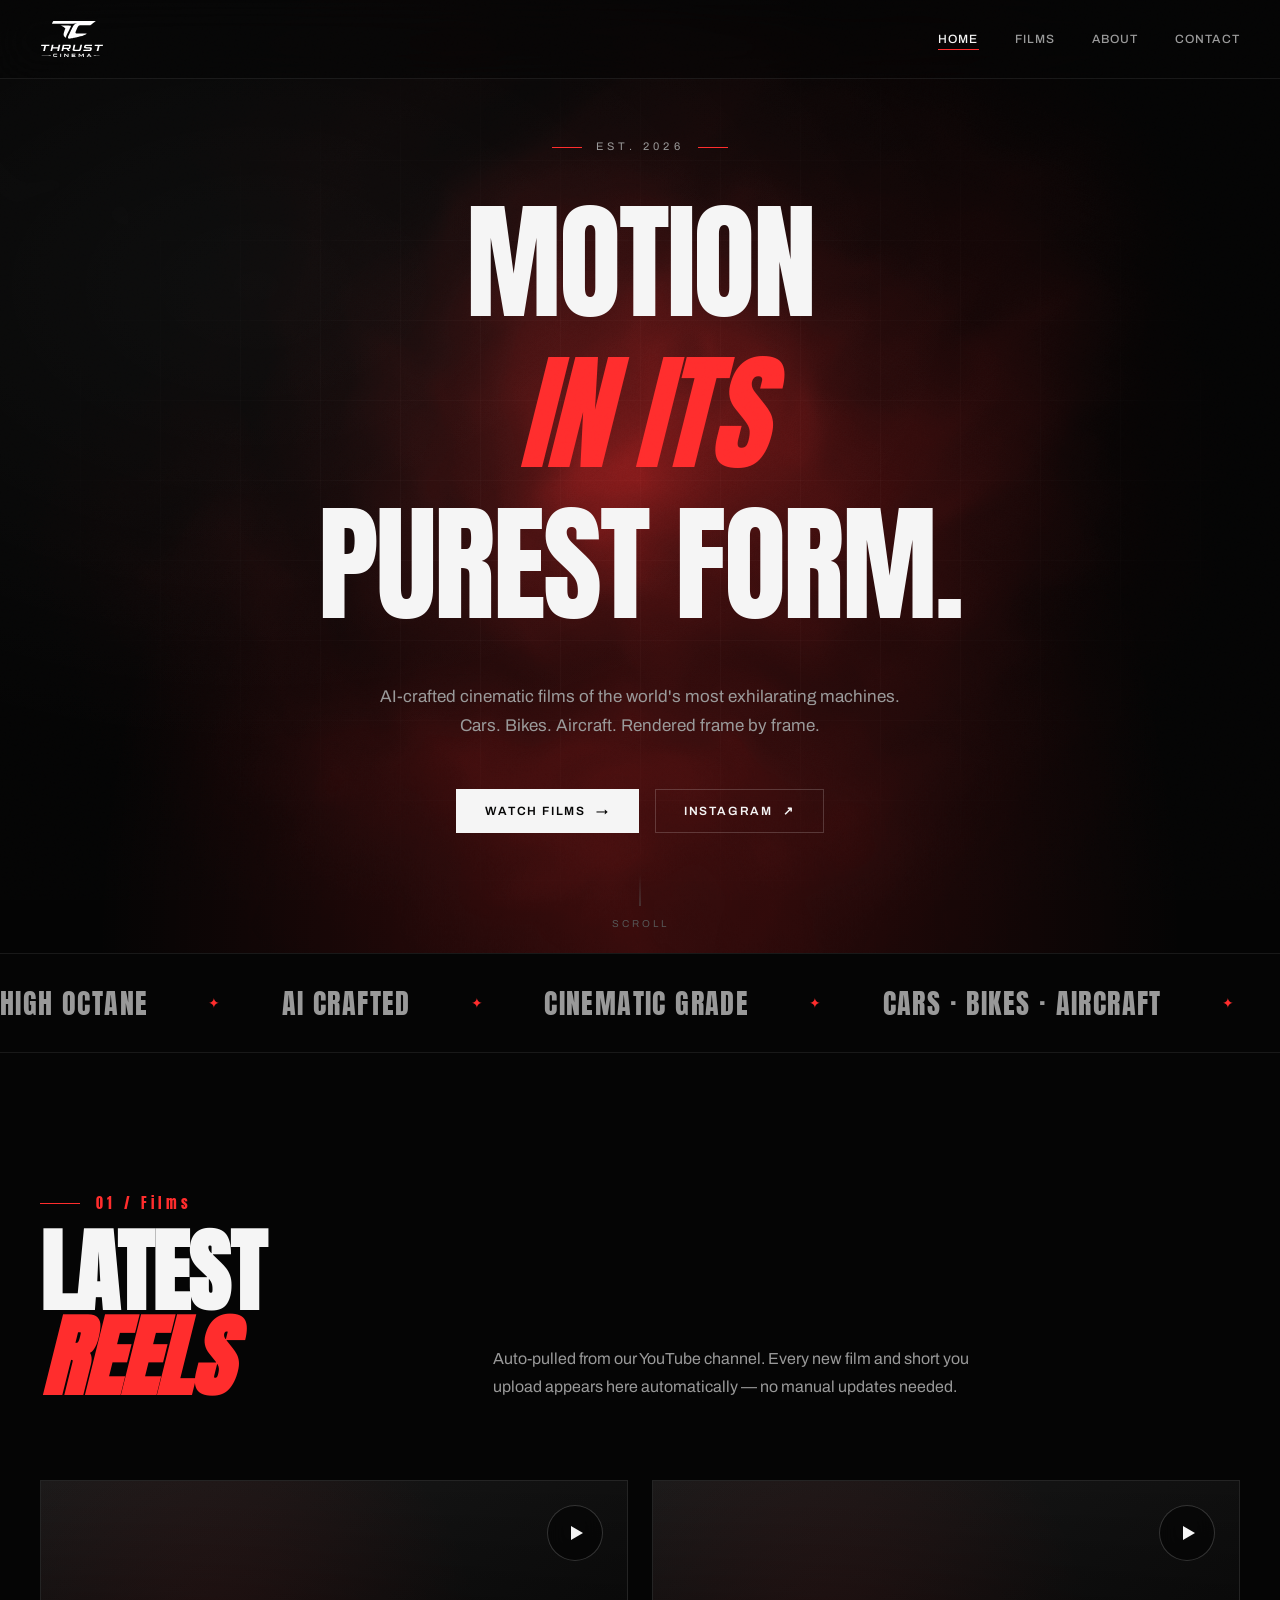
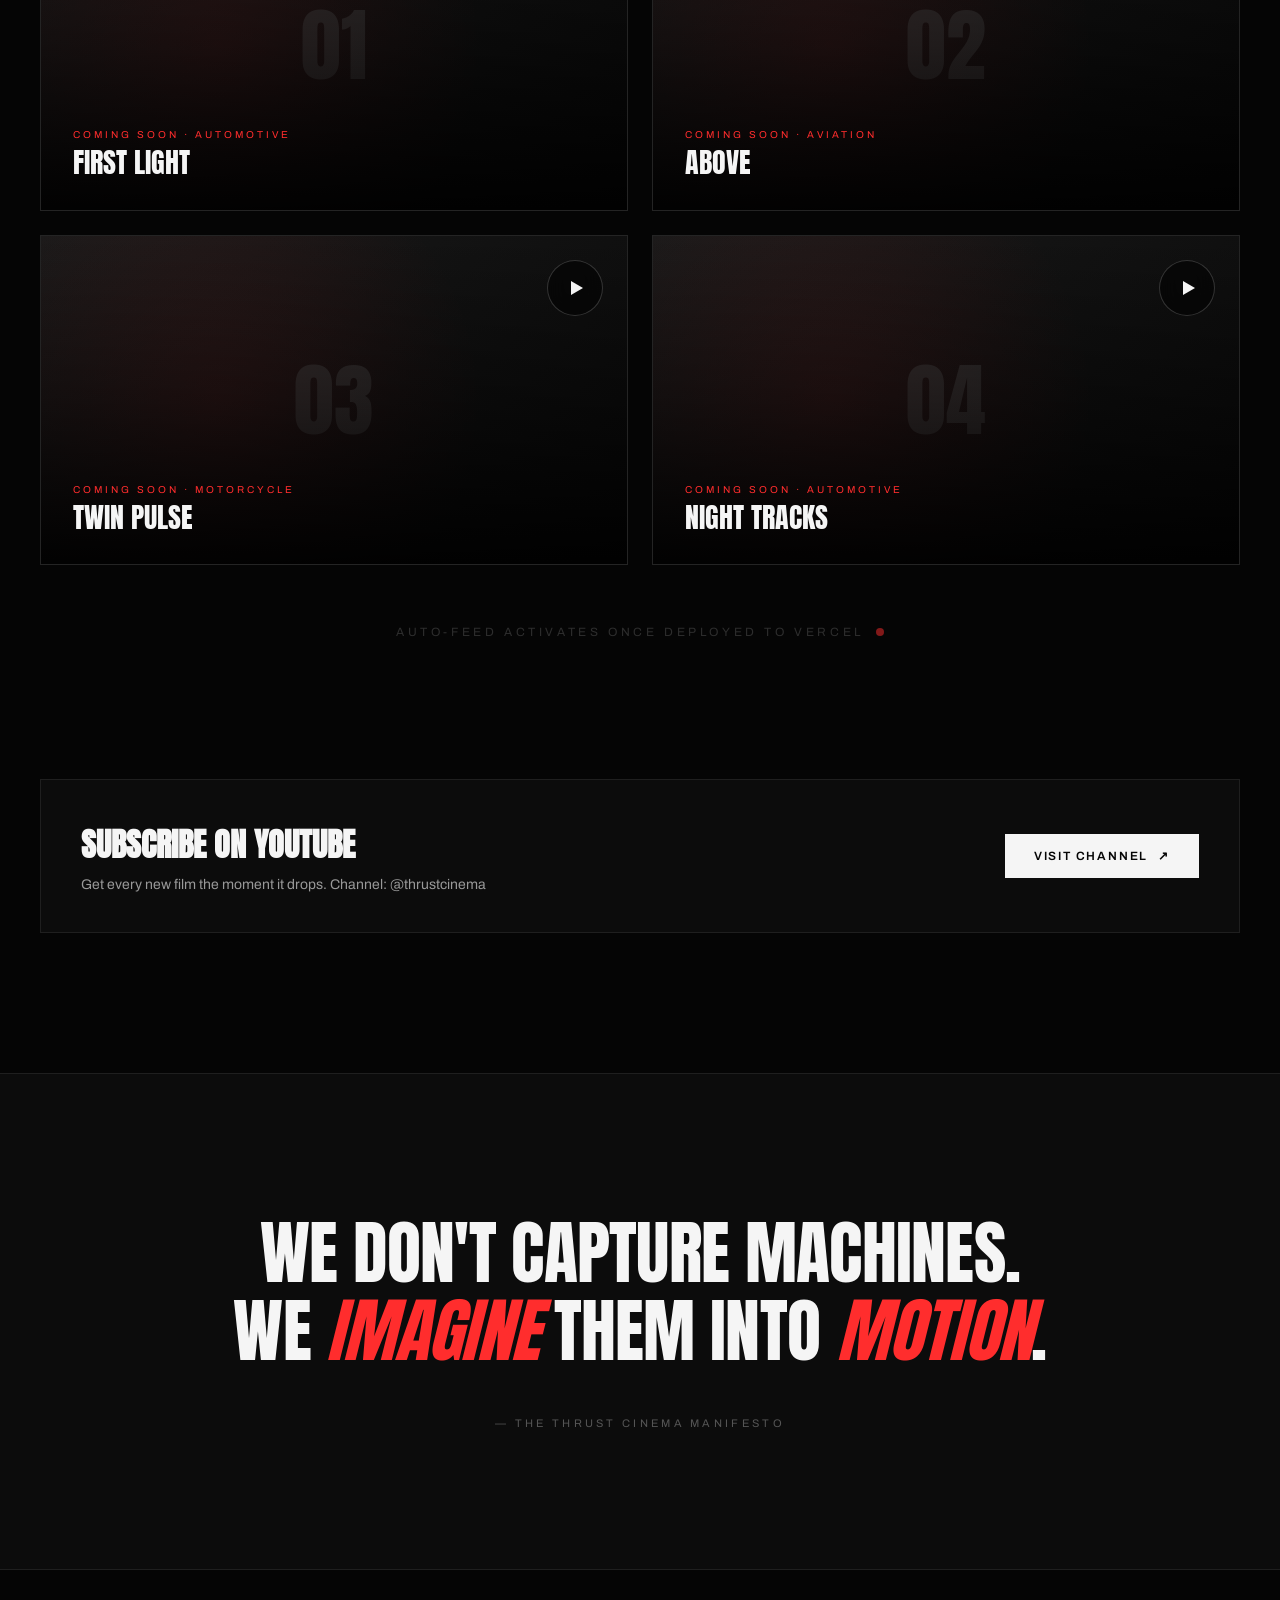
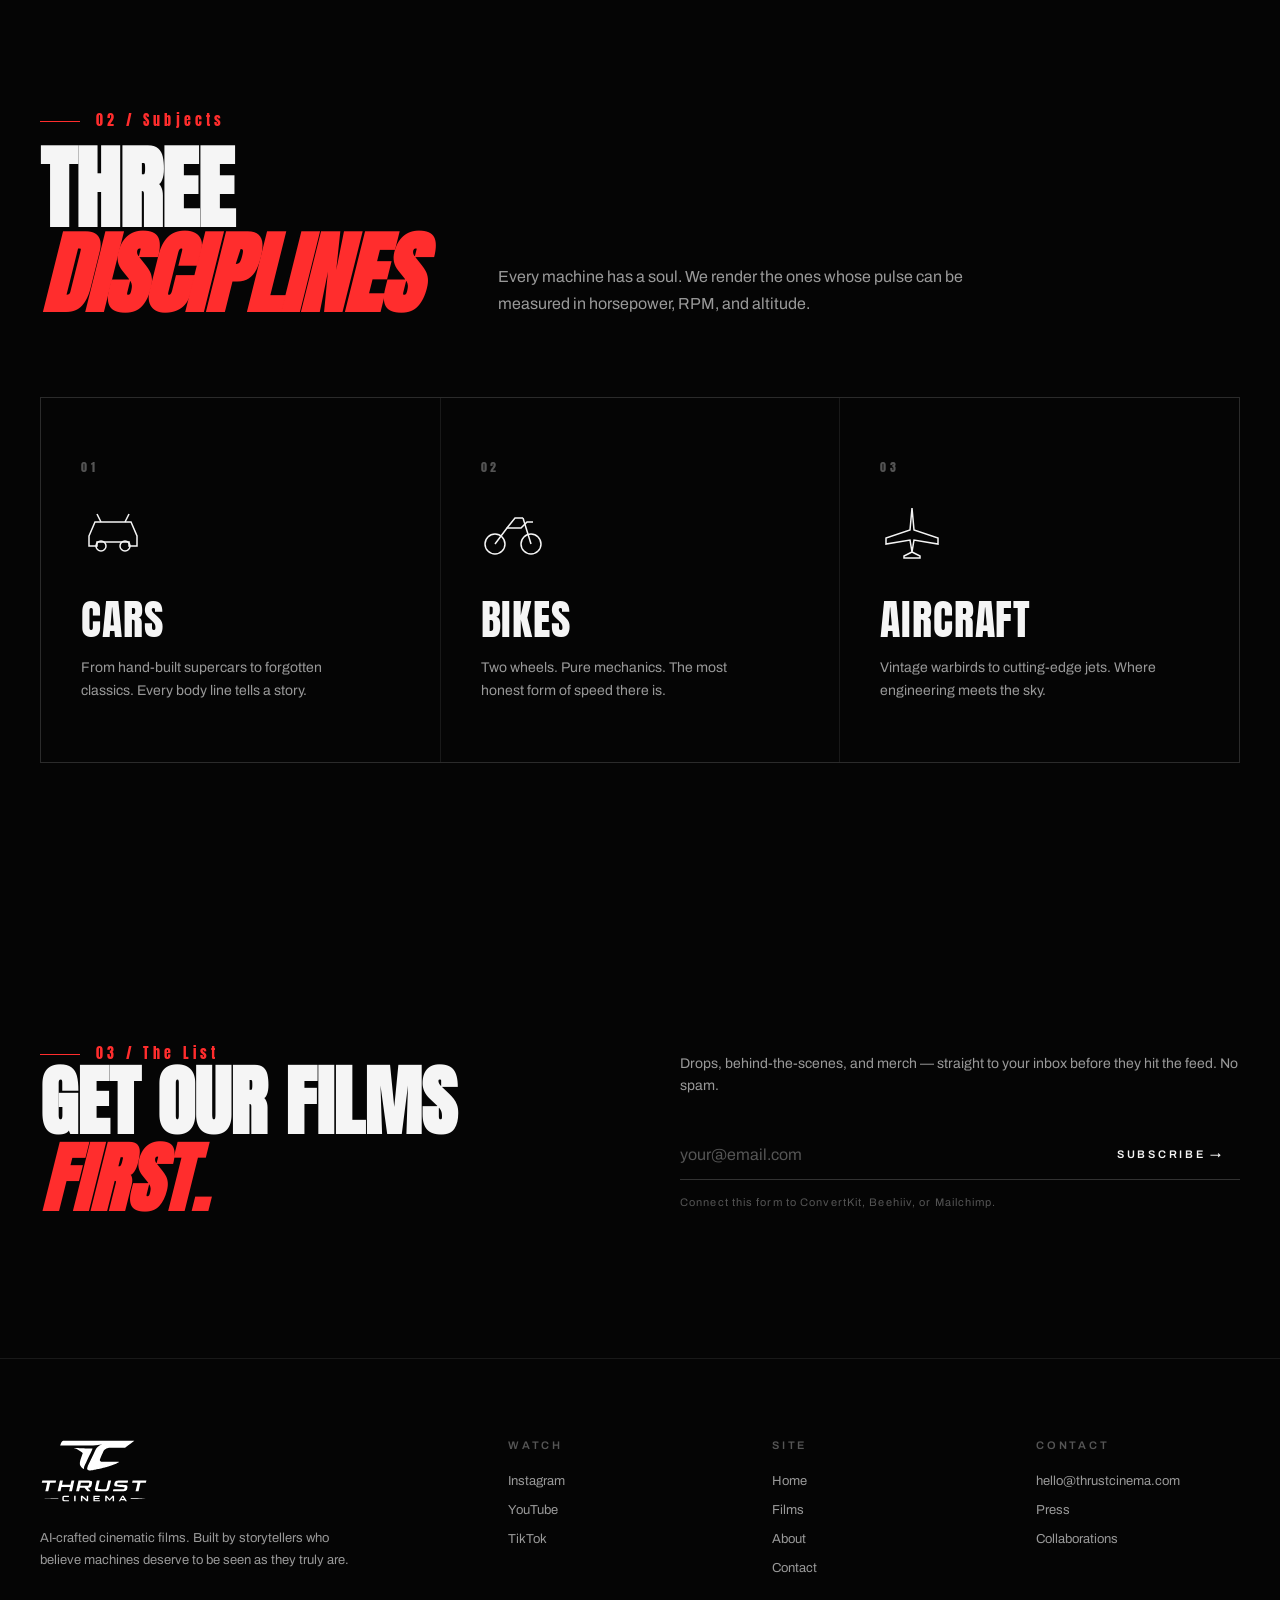
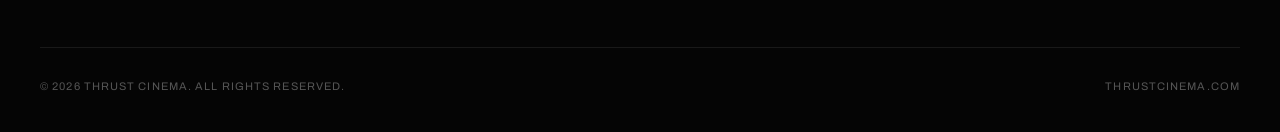
==== index.html @ 7d784965 "Add files via upload" ====
<!DOCTYPE html>
<html lang="en">
<head>
<meta charset="UTF-8" />
<meta name="viewport" content="width=device-width, initial-scale=1.0" />
<title>Thrust Cinema — Motion in its purest form</title>
<meta name="description" content="AI-crafted cinematic vehicle films. Cars. Bikes. Aircraft." />
<link rel="icon" type="image/png" href="favicon.png" />
<link rel="apple-touch-icon" href="favicon.png" />
<link rel="preconnect" href="https://fonts.googleapis.com">
<link rel="preconnect" href="https://fonts.gstatic.com" crossorigin>
<link href="https://fonts.googleapis.com/css2?family=Anton&family=Archivo:wght@400;500;600;700;900&family=Archivo+Narrow:wght@400;500;600&display=swap" rel="stylesheet">
<link rel="stylesheet" href="styles.css" />
</head>
<body>

<!-- NAV -->
<nav id="nav">
  <a href="index.html" class="nav-logo"><img src="logo.svg" alt="Thrust Cinema" /></a>
  <div class="nav-links">
    <a href="index.html" class="active">Home</a>
    <a href="index.html#films">Films</a>
    <a href="about.html">About</a>
    <a href="contact.html">Contact</a>
  </div>
</nav>

<!-- HERO -->
<section class="hero">
  <div class="hero-bg"></div>
  <canvas id="canvas-home" class="webgl-canvas"></canvas>
  <div class="hero-content">
    <div class="hero-eyebrow"><span></span>EST. 2026<span></span></div>
    <h1>
      <div class="line"><span>Motion</span></div>
      <div class="line"><span>in its</span></div>
      <div class="line"><span>purest form.</span></div>
    </h1>
    <p class="hero-sub">AI-crafted cinematic films of the world's most exhilarating machines. Cars. Bikes. Aircraft. Rendered frame by frame.</p>
    <div class="hero-cta">
      <a href="#films" class="btn btn-primary">Watch Films <span class="arrow">→</span></a>
      <a href="https://www.instagram.com/thrustcinema/" target="_blank" rel="noopener" class="btn btn-ghost">Instagram <span class="arrow">↗</span></a>
    </div>
  </div>
  <div class="scroll-indicator">Scroll</div>
</section>

<!-- MARQUEE -->
<div class="marquee">
  <div class="marquee-track">
    <span class="marquee-item">High Octane</span>
    <span class="marquee-item">AI Crafted</span>
    <span class="marquee-item">Cinematic Grade</span>
    <span class="marquee-item">Cars · Bikes · Aircraft</span>
    <span class="marquee-item">Thrust Cinema</span>
    <span class="marquee-item">High Octane</span>
    <span class="marquee-item">AI Crafted</span>
    <span class="marquee-item">Cinematic Grade</span>
    <span class="marquee-item">Cars · Bikes · Aircraft</span>
    <span class="marquee-item">Thrust Cinema</span>
  </div>
</div>

<!-- FILMS / YOUTUBE -->
<section id="films">
  <div class="section-header reveal">
    <div>
      <div class="section-num">01 / Films</div>
      <h2 class="section-title">Latest <em>Reels</em></h2>
    </div>
    <p class="section-desc">Auto-pulled from our YouTube channel. Every new film and short you upload appears here automatically — no manual updates needed.</p>
  </div>

  <!-- This grid auto-populates from YouTube via script.js -->
  <div class="films" id="films-grid">
    <!-- Fallback placeholders shown while loading or if feed fails -->
    <div class="film reveal">
      <div class="film-thumb"><div class="film-placeholder">01</div></div>
      <div class="film-play"></div>
      <div class="film-overlay">
        <div class="film-meta">
          <div class="film-tag">Coming Soon · Automotive</div>
          <div class="film-title">First Light</div>
        </div>
      </div>
    </div>
    <div class="film reveal">
      <div class="film-thumb"><div class="film-placeholder">02</div></div>
      <div class="film-play"></div>
      <div class="film-overlay">
        <div class="film-meta">
          <div class="film-tag">Coming Soon · Aviation</div>
          <div class="film-title">Above</div>
        </div>
      </div>
    </div>
    <div class="film reveal">
      <div class="film-thumb"><div class="film-placeholder">03</div></div>
      <div class="film-play"></div>
      <div class="film-overlay">
        <div class="film-meta">
          <div class="film-tag">Coming Soon · Motorcycle</div>
          <div class="film-title">Twin Pulse</div>
        </div>
      </div>
    </div>
    <div class="film reveal">
      <div class="film-thumb"><div class="film-placeholder">04</div></div>
      <div class="film-play"></div>
      <div class="film-overlay">
        <div class="film-meta">
          <div class="film-tag">Coming Soon · Automotive</div>
          <div class="film-title">Night Tracks</div>
        </div>
      </div>
    </div>
  </div>

  <div class="films-loading" id="films-loading">Loading latest from YouTube</div>

  <!-- Shorts section - hidden by default, shown if shorts found -->
  <div class="shorts-section" id="shorts-section" style="display: none;">
    <div class="shorts-header">
      <h3>Quick <em>Cuts.</em></h3>
      <a href="https://www.youtube.com/@thrustcinema/shorts" target="_blank" rel="noopener" class="btn btn-ghost">All Shorts <span class="arrow">↗</span></a>
    </div>
    <div class="shorts-grid" id="shorts-grid"></div>
  </div>

  <!-- YouTube channel CTA -->
  <div class="yt-banner reveal">
    <div class="yt-banner-text">
      <h3>Subscribe on YouTube</h3>
      <p>Get every new film the moment it drops. Channel: @thrustcinema</p>
    </div>
    <a href="https://www.youtube.com/@thrustcinema?sub_confirmation=1" target="_blank" rel="noopener" class="btn btn-primary">
      Visit Channel <span class="arrow">↗</span>
    </a>
  </div>
</section>

<!-- MANIFESTO -->
<section class="manifesto">
  <div class="manifesto-content reveal">
    <p class="manifesto-quote">
      We don't capture machines. <br />
      We <em>imagine</em> them into <em>motion</em>.
    </p>
    <div class="manifesto-attr">— The Thrust Cinema Manifesto</div>
  </div>
</section>

<!-- SUBJECTS -->
<section>
  <div class="section-header reveal">
    <div>
      <div class="section-num">02 / Subjects</div>
      <h2 class="section-title">Three <em>Disciplines</em></h2>
    </div>
    <p class="section-desc">Every machine has a soul. We render the ones whose pulse can be measured in horsepower, RPM, and altitude.</p>
  </div>
  <div class="subjects">
    <div class="subject reveal">
      <div class="subject-num">01</div>
      <div class="subject-icon">
        <svg viewBox="0 0 64 64"><path d="M8 36 L14 22 L50 22 L56 36 L56 46 L48 46 L48 42 L16 42 L16 46 L8 46 Z"/><circle cx="20" cy="46" r="5"/><circle cx="44" cy="46" r="5"/><line x1="20" y1="22" x2="16" y2="14"/><line x1="44" y1="22" x2="48" y2="14"/></svg>
      </div>
      <div class="subject-title">Cars</div>
      <p class="subject-desc">From hand-built supercars to forgotten classics. Every body line tells a story.</p>
    </div>
    <div class="subject reveal">
      <div class="subject-num">02</div>
      <div class="subject-icon">
        <svg viewBox="0 0 64 64"><circle cx="14" cy="44" r="10"/><circle cx="50" cy="44" r="10"/><path d="M14 44 L26 28 L40 28 L46 22 L52 22"/><path d="M26 28 L34 18 L42 18"/><line x1="50" y1="44" x2="42" y2="18"/></svg>
      </div>
      <div class="subject-title">Bikes</div>
      <p class="subject-desc">Two wheels. Pure mechanics. The most honest form of speed there is.</p>
    </div>
    <div class="subject reveal">
      <div class="subject-num">03</div>
      <div class="subject-icon">
        <svg viewBox="0 0 64 64"><path d="M32 8 L34 30 L58 38 L58 44 L34 40 L32 52 L40 56 L40 58 L24 58 L24 56 L32 52 L30 40 L6 44 L6 38 L30 30 Z"/></svg>
      </div>
      <div class="subject-title">Aircraft</div>
      <p class="subject-desc">Vintage warbirds to cutting-edge jets. Where engineering meets the sky.</p>
    </div>
  </div>
</section>

<!-- NEWSLETTER -->
<section>
  <div class="newsletter-inner">
    <div class="reveal">
      <div class="section-num">03 / The List</div>
      <h2 class="newsletter-title">Get our films <em>first.</em></h2>
    </div>
    <div class="newsletter-form reveal">
      <p>Drops, behind-the-scenes, and merch — straight to your inbox before they hit the feed. No spam.</p>
      <div class="input-row">
        <input type="email" placeholder="your@email.com" id="emailInput" />
        <button onclick="handleSubscribe()">Subscribe →</button>
      </div>
      <div class="form-note" id="formNote">Connect this form to ConvertKit, Beehiiv, or Mailchimp.</div>
    </div>
  </div>
</section>

<!-- FOOTER -->
<footer>
  <div class="footer-grid">
    <div class="footer-brand">
      <div class="footer-brand-mark"><img src="logo.svg" alt="Thrust Cinema" /></div>
      <p>AI-crafted cinematic films. Built by storytellers who believe machines deserve to be seen as they truly are.</p>
    </div>
    <div class="footer-col">
      <h4>Watch</h4>
      <ul>
        <li><a href="https://www.instagram.com/thrustcinema/" target="_blank" rel="noopener">Instagram</a></li>
        <li><a href="https://www.youtube.com/@thrustcinema" target="_blank" rel="noopener">YouTube</a></li>
        <li><a href="#">TikTok</a></li>
      </ul>
    </div>
    <div class="footer-col">
      <h4>Site</h4>
      <ul>
        <li><a href="index.html">Home</a></li>
        <li><a href="index.html#films">Films</a></li>
        <li><a href="about.html">About</a></li>
        <li><a href="contact.html">Contact</a></li>
      </ul>
    </div>
    <div class="footer-col">
      <h4>Contact</h4>
      <ul>
        <li><a href="mailto:hello@thrustcinema.com">hello@thrustcinema.com</a></li>
        <li><a href="contact.html">Press</a></li>
        <li><a href="contact.html">Collaborations</a></li>
      </ul>
    </div>
  </div>
  <div class="footer-bottom">
    <div>© 2026 Thrust Cinema. All rights reserved.</div>
    <div>thrustcinema.com</div>
  </div>
</footer>

<script src="script.js"></script>
</body>
</html>
---- styles.css ----
/* ============================================================
   THRUST CINEMA — Shared Stylesheet
   Used by index.html, about.html, contact.html
   ============================================================ */

:root {
  --bg: #050505;
  --bg-soft: #0c0c0c;
  --bg-panel: #111111;
  --fg: #f5f5f5;
  --fg-dim: #999999;
  --fg-faint: #555555;
  --accent: #ff2d2d;
  --line: rgba(255,255,255,0.08);
  --line-strong: rgba(255,255,255,0.18);
  --display: 'Anton', 'Archivo Narrow', sans-serif;
  --body: 'Archivo', sans-serif;
}

* { margin: 0; padding: 0; box-sizing: border-box; }
html { scroll-behavior: smooth; }
body {
  background: var(--bg);
  color: var(--fg);
  font-family: var(--body);
  overflow-x: hidden;
  -webkit-font-smoothing: antialiased;
  -moz-osx-font-smoothing: grayscale;
}

::selection { background: var(--accent); color: var(--fg); }

/* Grain overlay - applied to body via ::before */
body::before {
  content: '';
  position: fixed;
  inset: 0;
  pointer-events: none;
  z-index: 999;
  opacity: 0.04;
  background-image: url("data:image/svg+xml,%3Csvg viewBox='0 0 400 400' xmlns='http://www.w3.org/2000/svg'%3E%3Cfilter id='n'%3E%3CfeTurbulence type='fractalNoise' baseFrequency='0.9' numOctaves='3'/%3E%3C/filter%3E%3Crect width='100%25' height='100%25' filter='url(%23n)'/%3E%3C/svg%3E");
  mix-blend-mode: overlay;
}

/* === NAV === */
nav {
  position: fixed;
  top: 0; left: 0; right: 0;
  z-index: 100;
  padding: 20px 40px;
  display: flex;
  justify-content: space-between;
  align-items: center;
  backdrop-filter: blur(20px) saturate(180%);
  -webkit-backdrop-filter: blur(20px) saturate(180%);
  background: rgba(5,5,5,0.6);
  border-bottom: 1px solid var(--line);
  transition: padding 0.3s ease;
}
nav.shrink { padding: 12px 40px; }
.nav-logo {
  display: flex;
  align-items: center;
  text-decoration: none;
  color: var(--fg);
  height: 38px;
  transition: height 0.3s ease;
}
.nav-logo img {
  height: 100%;
  width: auto;
  display: block;
  filter: brightness(0) invert(1);
}
nav.shrink .nav-logo { height: 30px; }
.nav-links { display: flex; gap: 36px; }
.nav-links a {
  color: var(--fg-dim);
  text-decoration: none;
  font-size: 12px;
  font-weight: 500;
  letter-spacing: 0.1em;
  text-transform: uppercase;
  transition: color 0.3s;
  position: relative;
}
.nav-links a:hover { color: var(--fg); }
.nav-links a.active { color: var(--fg); }
.nav-links a::after {
  content: '';
  position: absolute;
  left: 0; bottom: -4px;
  width: 0; height: 1px;
  background: var(--accent);
  transition: width 0.3s;
}
.nav-links a:hover::after,
.nav-links a.active::after { width: 100%; }

@media (max-width: 720px) {
  nav { padding: 16px 20px; }
  .nav-links { gap: 18px; }
  .nav-links a { font-size: 10px; }
  .nav-logo { height: 30px; }
  nav.shrink .nav-logo { height: 26px; }
}

/* === HERO (used on all pages) === */
.hero {
  position: relative;
  min-height: 100vh;
  display: flex;
  align-items: center;
  justify-content: center;
  overflow: hidden;
  padding: 140px 20px 120px;
}
.hero-bg {
  position: absolute;
  inset: 0;
  background:
    radial-gradient(ellipse at 50% 100%, rgba(255,45,45,0.18), transparent 60%),
    radial-gradient(ellipse at 20% 30%, rgba(255,255,255,0.04), transparent 50%),
    var(--bg);
  z-index: 0;
}
.hero-bg::after {
  content: '';
  position: absolute;
  inset: 0;
  background-image:
    linear-gradient(rgba(255,255,255,0.025) 1px, transparent 1px),
    linear-gradient(90deg, rgba(255,255,255,0.025) 1px, transparent 1px);
  background-size: 80px 80px;
  mask-image: radial-gradient(ellipse at center, black 30%, transparent 75%);
  -webkit-mask-image: radial-gradient(ellipse at center, black 30%, transparent 75%);
}

/* Sub-pages use a shorter hero */
.hero.compact {
  min-height: 70vh;
  padding: 160px 20px 80px;
}

/* WebGL canvas */
.webgl-canvas {
  position: absolute;
  inset: 0;
  width: 100%;
  height: 100%;
  z-index: 1;
  opacity: 0.7;
  pointer-events: none;
}

.hero-content {
  text-align: center;
  z-index: 2;
  position: relative;
  padding: 0 20px;
  max-width: 1400px;
}
.hero-eyebrow {
  font-size: 11px;
  letter-spacing: 0.4em;
  color: var(--fg-dim);
  text-transform: uppercase;
  margin-bottom: 40px;
  opacity: 0;
  animation: fadeUp 1s 0.2s forwards;
}
.hero-eyebrow span {
  display: inline-block;
  width: 30px; height: 1px;
  background: var(--accent);
  vertical-align: middle;
  margin: 0 14px;
}
h1 {
  font-family: var(--display);
  font-size: clamp(48px, 10vw, 160px);
  line-height: 1;
  letter-spacing: -0.02em;
  text-transform: uppercase;
  font-weight: 400;
}
h1 .line {
  display: block;
  overflow: hidden;
  padding: 0.05em 0;
}
h1 .line + .line { margin-top: 0.08em; }
h1 .line span {
  display: inline-block;
  transform: translateY(110%);
  animation: rise 1.2s cubic-bezier(0.16, 1, 0.3, 1) forwards;
}
h1 .line:nth-child(1) span { animation-delay: 0.4s; }
h1 .line:nth-child(2) span { animation-delay: 0.55s; color: var(--accent); font-style: italic; }
h1 .line:nth-child(3) span { animation-delay: 0.7s; }

.hero-sub {
  margin-top: 48px;
  font-size: clamp(14px, 1.4vw, 17px);
  color: var(--fg-dim);
  max-width: 560px;
  margin-left: auto;
  margin-right: auto;
  line-height: 1.7;
  opacity: 0;
  animation: fadeUp 1s 1.1s forwards;
}
.hero-cta {
  margin-top: 48px;
  display: inline-flex;
  gap: 16px;
  opacity: 0;
  animation: fadeUp 1s 1.3s forwards;
  flex-wrap: wrap;
  justify-content: center;
}

/* === BUTTONS === */
.btn {
  display: inline-flex;
  align-items: center;
  gap: 10px;
  padding: 14px 28px;
  font-size: 12px;
  letter-spacing: 0.15em;
  text-transform: uppercase;
  font-weight: 600;
  text-decoration: none;
  transition: all 0.3s;
  border: 1px solid var(--line-strong);
  color: var(--fg);
  background: transparent;
  cursor: pointer;
  font-family: var(--body);
}
.btn-primary {
  background: var(--fg);
  color: var(--bg);
  border-color: var(--fg);
}
.btn-primary:hover { background: var(--accent); color: var(--fg); border-color: var(--accent); }
.btn-ghost:hover { border-color: var(--fg); background: rgba(255,255,255,0.05); }
.btn .arrow { transition: transform 0.3s; }
.btn:hover .arrow { transform: translateX(4px); }

/* Scroll indicator */
.scroll-indicator {
  position: absolute;
  bottom: 24px;
  left: 50%;
  transform: translateX(-50%);
  font-size: 10px;
  letter-spacing: 0.3em;
  color: var(--fg-faint);
  text-transform: uppercase;
  opacity: 0;
  animation: fadeIn 1.5s 1.8s forwards;
  z-index: 2;
  pointer-events: none;
}
.scroll-indicator::before {
  content: '';
  display: block;
  width: 1px;
  height: 32px;
  background: linear-gradient(to bottom, transparent, var(--fg-faint));
  margin: 0 auto 12px;
  animation: scrollPulse 2s ease-in-out infinite;
}
@media (max-width: 720px) {
  .scroll-indicator { display: none; }
}

/* === MARQUEE === */
.marquee {
  border-top: 1px solid var(--line);
  border-bottom: 1px solid var(--line);
  padding: 28px 0;
  overflow: hidden;
  background: var(--bg);
}
.marquee-track {
  display: flex;
  gap: 60px;
  animation: scroll 35s linear infinite;
  white-space: nowrap;
  width: max-content;
}
.marquee-item {
  font-family: var(--display);
  font-size: 28px;
  text-transform: uppercase;
  letter-spacing: 0.05em;
  color: var(--fg-dim);
  display: inline-flex;
  align-items: center;
  gap: 60px;
}
.marquee-item::after {
  content: '✦';
  color: var(--accent);
  font-size: 14px;
}

/* === SECTIONS === */
section { padding: 140px 40px; position: relative; }
@media (max-width: 720px) { section { padding: 90px 20px; } }

.section-header {
  max-width: 1400px;
  margin: 0 auto 80px;
  display: grid;
  grid-template-columns: 1fr 2fr;
  gap: 80px;
  align-items: end;
}
@media (max-width: 900px) {
  .section-header { grid-template-columns: 1fr; gap: 24px; }
}
.section-num {
  font-family: var(--display);
  font-size: 14px;
  color: var(--accent);
  letter-spacing: 0.3em;
}
.section-num::before {
  content: '';
  display: inline-block;
  width: 40px;
  height: 1px;
  background: var(--accent);
  vertical-align: middle;
  margin-right: 16px;
}
.section-title {
  font-family: var(--display);
  font-size: clamp(42px, 7vw, 100px);
  line-height: 0.95;
  text-transform: uppercase;
  letter-spacing: -0.01em;
  margin-top: 16px;
}
.section-title em { color: var(--accent); font-style: italic; }
.section-desc {
  color: var(--fg-dim);
  font-size: 16px;
  line-height: 1.7;
  max-width: 520px;
}

/* === FILMS / VIDEO GRID === */
.films {
  max-width: 1400px;
  margin: 0 auto;
  display: grid;
  grid-template-columns: repeat(2, 1fr);
  gap: 24px;
}
@media (max-width: 720px) { .films { grid-template-columns: 1fr; } }
.film {
  position: relative;
  aspect-ratio: 16/9;
  background: var(--bg-panel);
  border: 1px solid var(--line);
  overflow: hidden;
  cursor: pointer;
  transition: transform 0.5s cubic-bezier(0.16, 1, 0.3, 1), border-color 0.3s;
}
.film:hover { border-color: var(--line-strong); }
.film:hover .film-thumb-img { transform: scale(1.04); }
.film:hover .film-play { background: var(--accent); border-color: var(--accent); transform: scale(1.1); }
.film-thumb {
  position: absolute;
  inset: 0;
  background: linear-gradient(135deg, #1a1a1a 0%, #0a0a0a 100%);
  display: flex;
  align-items: center;
  justify-content: center;
  pointer-events: none;
  overflow: hidden;
}
.film-thumb-img {
  position: absolute;
  inset: 0;
  width: 100%;
  height: 100%;
  object-fit: cover;
  transition: transform 0.6s cubic-bezier(0.16, 1, 0.3, 1);
}
.film-thumb::before {
  content: '';
  position: absolute;
  inset: 0;
  background-image: radial-gradient(circle at 30% 50%, rgba(255,45,45,0.1), transparent 60%);
  z-index: 1;
}
.film-placeholder {
  font-family: var(--display);
  font-size: 80px;
  color: var(--fg-faint);
  opacity: 0.4;
  z-index: 1;
}

.film-overlay {
  position: absolute;
  inset: 0;
  background: linear-gradient(to top, rgba(0,0,0,0.92) 0%, rgba(0,0,0,0.4) 50%, transparent 100%);
  opacity: 1;
  transition: opacity 0.4s;
  display: flex;
  align-items: flex-end;
  padding: 32px;
  pointer-events: none;
  z-index: 2;
}
.film-meta {
  transform: translateY(0);
  transition: transform 0.5s cubic-bezier(0.16, 1, 0.3, 1);
  width: 100%;
}
.film-tag {
  font-size: 10px;
  letter-spacing: 0.3em;
  color: var(--accent);
  text-transform: uppercase;
}
.film-title {
  font-family: var(--display);
  font-size: 28px;
  text-transform: uppercase;
  margin-top: 8px;
  line-height: 1.05;
  display: -webkit-box;
  -webkit-line-clamp: 2;
  -webkit-box-orient: vertical;
  overflow: hidden;
}
.film-play {
  position: absolute;
  top: 24px;
  right: 24px;
  width: 56px;
  height: 56px;
  border: 1px solid var(--line-strong);
  border-radius: 50%;
  display: flex;
  align-items: center;
  justify-content: center;
  background: rgba(0,0,0,0.5);
  backdrop-filter: blur(10px);
  transition: all 0.3s;
  z-index: 3;
  pointer-events: none;
}
.film-play::before {
  content: '';
  width: 0; height: 0;
  border-left: 12px solid var(--fg);
  border-top: 7px solid transparent;
  border-bottom: 7px solid transparent;
  margin-left: 3px;
}

/* Shorts grid (vertical 9:16) */
.shorts-section {
  max-width: 1400px;
  margin: 80px auto 0;
}
.shorts-header {
  display: flex;
  justify-content: space-between;
  align-items: end;
  margin-bottom: 32px;
  gap: 24px;
  flex-wrap: wrap;
}
.shorts-header h3 {
  font-family: var(--display);
  font-size: clamp(32px, 4vw, 56px);
  text-transform: uppercase;
  letter-spacing: -0.01em;
}
.shorts-header h3 em { color: var(--accent); font-style: italic; }
.shorts-grid {
  display: grid;
  grid-template-columns: repeat(4, 1fr);
  gap: 16px;
}
@media (max-width: 900px) { .shorts-grid { grid-template-columns: repeat(3, 1fr); } }
@media (max-width: 600px) { .shorts-grid { grid-template-columns: repeat(2, 1fr); gap: 12px; } }
.short {
  position: relative;
  aspect-ratio: 9/16;
  background: var(--bg-panel);
  border: 1px solid var(--line);
  overflow: hidden;
  cursor: pointer;
  transition: border-color 0.3s;
}
.short:hover { border-color: var(--accent); }
.short:hover .film-thumb-img { transform: scale(1.05); }
.short .film-overlay { padding: 16px; }
.short .film-title { font-size: 16px; -webkit-line-clamp: 3; }
.short .film-tag { font-size: 9px; letter-spacing: 0.25em; }
.short .film-play { top: 12px; right: 12px; width: 36px; height: 36px; }
.short .film-play::before { border-left-width: 8px; border-top-width: 5px; border-bottom-width: 5px; }

/* Loading skeleton */
.films-loading {
  text-align: center;
  padding: 60px 20px;
  color: var(--fg-faint);
  font-size: 12px;
  letter-spacing: 0.3em;
  text-transform: uppercase;
}
.films-loading::after {
  content: '';
  display: inline-block;
  width: 8px; height: 8px;
  border-radius: 50%;
  background: var(--accent);
  margin-left: 12px;
  animation: pulse 1.4s ease-in-out infinite;
}
@keyframes pulse {
  0%, 100% { opacity: 0.3; transform: scale(0.8); }
  50% { opacity: 1; transform: scale(1.2); }
}

/* YouTube channel banner card */
.yt-banner {
  max-width: 1400px;
  margin: 80px auto 0;
  border: 1px solid var(--line);
  background: var(--bg-soft);
  padding: 40px;
  display: flex;
  align-items: center;
  justify-content: space-between;
  gap: 40px;
  flex-wrap: wrap;
}
.yt-banner-text h3 {
  font-family: var(--display);
  font-size: 32px;
  text-transform: uppercase;
  margin-bottom: 8px;
}
.yt-banner-text p { color: var(--fg-dim); font-size: 14px; }

/* === LIGHTBOX === */
.lightbox {
  position: fixed;
  inset: 0;
  z-index: 1000;
  background: rgba(0,0,0,0.92);
  backdrop-filter: blur(20px);
  -webkit-backdrop-filter: blur(20px);
  display: none;
  align-items: center;
  justify-content: center;
  padding: 20px;
  opacity: 0;
  transition: opacity 0.3s;
}
.lightbox.open { display: flex; opacity: 1; }
.lightbox-close {
  position: absolute;
  top: 24px;
  right: 24px;
  width: 48px;
  height: 48px;
  border: 1px solid var(--line-strong);
  border-radius: 50%;
  background: rgba(0,0,0,0.5);
  color: var(--fg);
  font-size: 24px;
  cursor: pointer;
  display: flex;
  align-items: center;
  justify-content: center;
  font-family: var(--body);
  transition: all 0.3s;
}
.lightbox-close:hover { background: var(--accent); border-color: var(--accent); transform: rotate(90deg); }
.lightbox-content {
  width: 100%;
  max-width: 1200px;
  aspect-ratio: 16/9;
  background: #000;
  position: relative;
}
.lightbox-content.short-mode {
  aspect-ratio: 9/16;
  max-width: 420px;
  max-height: 90vh;
}
.lightbox-content iframe {
  width: 100%;
  height: 100%;
  border: 0;
}

/* === MANIFESTO / QUOTE === */
.manifesto {
  background: var(--bg-soft);
  border-top: 1px solid var(--line);
  border-bottom: 1px solid var(--line);
}
.manifesto-content { max-width: 1100px; margin: 0 auto; text-align: center; }
.manifesto-quote {
  font-family: var(--display);
  font-size: clamp(32px, 5.5vw, 80px);
  line-height: 1.1;
  text-transform: uppercase;
  letter-spacing: -0.01em;
}
.manifesto-quote em { color: var(--accent); font-style: italic; }
.manifesto-attr {
  margin-top: 48px;
  font-size: 11px;
  letter-spacing: 0.3em;
  color: var(--fg-faint);
  text-transform: uppercase;
}

/* === SUBJECTS === */
.subjects {
  max-width: 1400px;
  margin: 0 auto;
  display: grid;
  grid-template-columns: repeat(3, 1fr);
  gap: 1px;
  background: var(--line);
  border: 1px solid var(--line);
}
@media (max-width: 900px) { .subjects { grid-template-columns: 1fr; } }
.subject {
  background: var(--bg);
  padding: 60px 40px;
  transition: background 0.4s;
  position: relative;
  overflow: hidden;
}
.subject:hover { background: var(--bg-soft); }
.subject:hover .subject-icon { transform: translate(8px, -8px); }
.subject-num {
  font-family: var(--display);
  font-size: 12px;
  color: var(--fg-faint);
  letter-spacing: 0.3em;
}
.subject-icon {
  margin: 24px 0 32px;
  transition: transform 0.4s cubic-bezier(0.16, 1, 0.3, 1);
}
.subject-icon svg { width: 64px; height: 64px; stroke: var(--fg); fill: none; stroke-width: 1.5; }
.subject-title {
  font-family: var(--display);
  font-size: 42px;
  text-transform: uppercase;
  letter-spacing: 0.02em;
  line-height: 1;
}
.subject-desc {
  color: var(--fg-dim);
  font-size: 14px;
  line-height: 1.6;
  margin-top: 16px;
  max-width: 280px;
}

/* === ABOUT PAGE BLOCKS === */
.about-intro {
  max-width: 1200px;
  margin: 0 auto;
  display: grid;
  grid-template-columns: 1fr 1fr;
  gap: 80px;
  align-items: start;
}
@media (max-width: 900px) {
  .about-intro { grid-template-columns: 1fr; gap: 40px; }
}
.about-intro h2 {
  font-family: var(--display);
  font-size: clamp(40px, 5vw, 72px);
  line-height: 1;
  text-transform: uppercase;
}
.about-intro h2 em { color: var(--accent); font-style: italic; }
.about-intro-body p {
  color: var(--fg-dim);
  font-size: 17px;
  line-height: 1.8;
  margin-bottom: 24px;
}
.about-intro-body p strong { color: var(--fg); font-weight: 600; }

/* Process timeline */
.process {
  max-width: 1400px;
  margin: 0 auto;
}
.process-grid {
  display: grid;
  grid-template-columns: repeat(4, 1fr);
  gap: 1px;
  background: var(--line);
  border: 1px solid var(--line);
}
@media (max-width: 900px) { .process-grid { grid-template-columns: repeat(2, 1fr); } }
@media (max-width: 600px) { .process-grid { grid-template-columns: 1fr; } }
.process-step {
  background: var(--bg);
  padding: 50px 36px;
  position: relative;
}
.process-step:hover { background: var(--bg-soft); }
.process-num {
  font-family: var(--display);
  font-size: 64px;
  color: var(--accent);
  line-height: 1;
  margin-bottom: 16px;
}
.process-step h4 {
  font-family: var(--display);
  font-size: 22px;
  text-transform: uppercase;
  letter-spacing: 0.05em;
  margin-bottom: 12px;
}
.process-step p {
  color: var(--fg-dim);
  font-size: 14px;
  line-height: 1.6;
}

/* Stats row */
.stats {
  max-width: 1400px;
  margin: 0 auto;
  display: grid;
  grid-template-columns: repeat(3, 1fr);
  gap: 40px;
  padding: 60px 0;
  border-top: 1px solid var(--line);
  border-bottom: 1px solid var(--line);
}
@media (max-width: 720px) { .stats { grid-template-columns: 1fr; gap: 24px; } }
.stat {
  text-align: center;
}
.stat-num {
  font-family: var(--display);
  font-size: clamp(48px, 6vw, 84px);
  line-height: 1;
  color: var(--fg);
}
.stat-num em { color: var(--accent); font-style: italic; }
.stat-label {
  font-size: 11px;
  letter-spacing: 0.3em;
  color: var(--fg-faint);
  text-transform: uppercase;
  margin-top: 12px;
}

/* === CONTACT PAGE === */
.contact-grid {
  max-width: 1400px;
  margin: 0 auto;
  display: grid;
  grid-template-columns: 1fr 1fr;
  gap: 80px;
  align-items: start;
}
@media (max-width: 900px) { .contact-grid { grid-template-columns: 1fr; gap: 60px; } }

.contact-info h3 {
  font-family: var(--display);
  font-size: clamp(40px, 5vw, 72px);
  line-height: 0.95;
  text-transform: uppercase;
  margin-bottom: 32px;
}
.contact-info h3 em { color: var(--accent); font-style: italic; }
.contact-info > p {
  color: var(--fg-dim);
  font-size: 17px;
  line-height: 1.7;
  margin-bottom: 48px;
  max-width: 480px;
}

.contact-channels {
  display: flex;
  flex-direction: column;
  gap: 0;
}
.contact-channel {
  display: flex;
  align-items: center;
  gap: 24px;
  padding: 24px 0;
  border-top: 1px solid var(--line);
  text-decoration: none;
  color: var(--fg);
  transition: padding 0.3s;
}
.contact-channel:last-child { border-bottom: 1px solid var(--line); }
.contact-channel:hover { padding-left: 16px; }
.contact-channel:hover .contact-arrow { transform: translateX(8px); color: var(--accent); }
.contact-channel-label {
  font-size: 11px;
  letter-spacing: 0.3em;
  color: var(--fg-faint);
  text-transform: uppercase;
  width: 100px;
  flex-shrink: 0;
}
.contact-channel-value {
  font-family: var(--display);
  font-size: 24px;
  flex: 1;
}
.contact-arrow {
  transition: all 0.3s;
  font-size: 20px;
}

/* Contact form */
.contact-form {
  background: var(--bg-soft);
  border: 1px solid var(--line);
  padding: 48px;
}
@media (max-width: 720px) { .contact-form { padding: 32px 24px; } }
.contact-form h4 {
  font-family: var(--display);
  font-size: 24px;
  text-transform: uppercase;
  margin-bottom: 32px;
  letter-spacing: 0.05em;
}
.form-field {
  margin-bottom: 28px;
}
.form-field label {
  display: block;
  font-size: 10px;
  letter-spacing: 0.3em;
  text-transform: uppercase;
  color: var(--fg-faint);
  margin-bottom: 10px;
}
.form-field input,
.form-field textarea,
.form-field select {
  width: 100%;
  background: transparent;
  border: none;
  border-bottom: 1px solid var(--line-strong);
  color: var(--fg);
  font-family: var(--body);
  font-size: 16px;
  padding: 12px 0;
  outline: none;
  transition: border-color 0.3s;
}
.form-field select { cursor: pointer; }
.form-field select option { background: var(--bg-soft); color: var(--fg); }
.form-field textarea {
  resize: vertical;
  min-height: 120px;
  font-family: var(--body);
}
.form-field input:focus,
.form-field textarea:focus,
.form-field select:focus { border-color: var(--accent); }
.form-submit {
  width: 100%;
  padding: 18px;
  background: var(--fg);
  color: var(--bg);
  border: none;
  font-family: var(--body);
  font-size: 12px;
  letter-spacing: 0.25em;
  text-transform: uppercase;
  font-weight: 600;
  cursor: pointer;
  transition: background 0.3s, color 0.3s;
}
.form-submit:hover { background: var(--accent); color: var(--fg); }
.form-status {
  margin-top: 20px;
  font-size: 12px;
  color: var(--fg-faint);
  letter-spacing: 0.1em;
  text-align: center;
}

/* === NEWSLETTER === */
.newsletter-inner {
  max-width: 1400px;
  margin: 0 auto;
  display: grid;
  grid-template-columns: 1fr 1fr;
  gap: 80px;
  align-items: center;
}
@media (max-width: 900px) {
  .newsletter-inner { grid-template-columns: 1fr; gap: 40px; }
}
.newsletter-title {
  font-family: var(--display);
  font-size: clamp(40px, 6vw, 88px);
  line-height: 1;
  text-transform: uppercase;
}
.newsletter-title em { color: var(--accent); font-style: italic; }
.newsletter-form { display: flex; flex-direction: column; gap: 16px; }
.newsletter-form p {
  color: var(--fg-dim);
  font-size: 14px;
  line-height: 1.6;
  margin-bottom: 16px;
}
.input-row {
  display: flex;
  border-bottom: 1px solid var(--line-strong);
  transition: border-color 0.3s;
}
.input-row:focus-within { border-color: var(--accent); }
.input-row input {
  flex: 1;
  background: transparent;
  border: none;
  color: var(--fg);
  font-family: var(--body);
  font-size: 16px;
  padding: 16px 0;
  outline: none;
}
.input-row input::placeholder { color: var(--fg-faint); }
.input-row button {
  background: transparent;
  border: none;
  color: var(--fg);
  font-family: var(--body);
  font-size: 11px;
  letter-spacing: 0.25em;
  text-transform: uppercase;
  font-weight: 600;
  cursor: pointer;
  padding: 0 16px;
  transition: color 0.3s;
}
.input-row button:hover { color: var(--accent); }
.form-note { font-size: 11px; color: var(--fg-faint); letter-spacing: 0.1em; }

/* === FOOTER === */
footer {
  border-top: 1px solid var(--line);
  padding: 80px 40px 40px;
  background: var(--bg);
}
@media (max-width: 720px) { footer { padding: 60px 20px 30px; } }
.footer-grid {
  max-width: 1400px;
  margin: 0 auto;
  display: grid;
  grid-template-columns: 2fr 1fr 1fr 1fr;
  gap: 60px;
  padding-bottom: 60px;
  border-bottom: 1px solid var(--line);
}
@media (max-width: 900px) {
  .footer-grid { grid-template-columns: 1fr 1fr; gap: 40px; }
}
.footer-brand-mark {
  display: flex;
  align-items: center;
  height: 64px;
  margin-bottom: 24px;
}
.footer-brand-mark img {
  height: 100%;
  width: auto;
  display: block;
  filter: brightness(0) invert(1);
}
.footer-brand p {
  color: var(--fg-dim);
  font-size: 13px;
  line-height: 1.7;
  max-width: 320px;
}
.footer-col h4 {
  font-size: 11px;
  letter-spacing: 0.25em;
  text-transform: uppercase;
  color: var(--fg-faint);
  margin-bottom: 20px;
  font-weight: 600;
}
.footer-col ul { list-style: none; }
.footer-col li { margin-bottom: 12px; }
.footer-col a {
  color: var(--fg-dim);
  text-decoration: none;
  font-size: 13px;
  transition: color 0.3s;
}
.footer-col a:hover { color: var(--fg); }
.footer-bottom {
  max-width: 1400px;
  margin: 32px auto 0;
  display: flex;
  justify-content: space-between;
  flex-wrap: wrap;
  gap: 20px;
  font-size: 11px;
  color: var(--fg-faint);
  letter-spacing: 0.1em;
  text-transform: uppercase;
}

/* === ANIMATIONS === */
@keyframes rise { to { transform: translateY(0); } }
@keyframes fadeUp {
  from { opacity: 0; transform: translateY(20px); }
  to { opacity: 1; transform: translateY(0); }
}
@keyframes fadeIn { to { opacity: 1; } }
@keyframes scroll {
  from { transform: translateX(0); }
  to { transform: translateX(-50%); }
}
@keyframes scrollPulse {
  0%, 100% { transform: scaleY(1); transform-origin: bottom; opacity: 1; }
  50% { transform: scaleY(0.3); opacity: 0.3; }
}

/* Reveal on scroll */
.reveal {
  opacity: 0;
  transform: translateY(40px);
  transition: opacity 0.9s cubic-bezier(0.16, 1, 0.3, 1), transform 0.9s cubic-bezier(0.16, 1, 0.3, 1);
}
.reveal.in { opacity: 1; transform: translateY(0); }
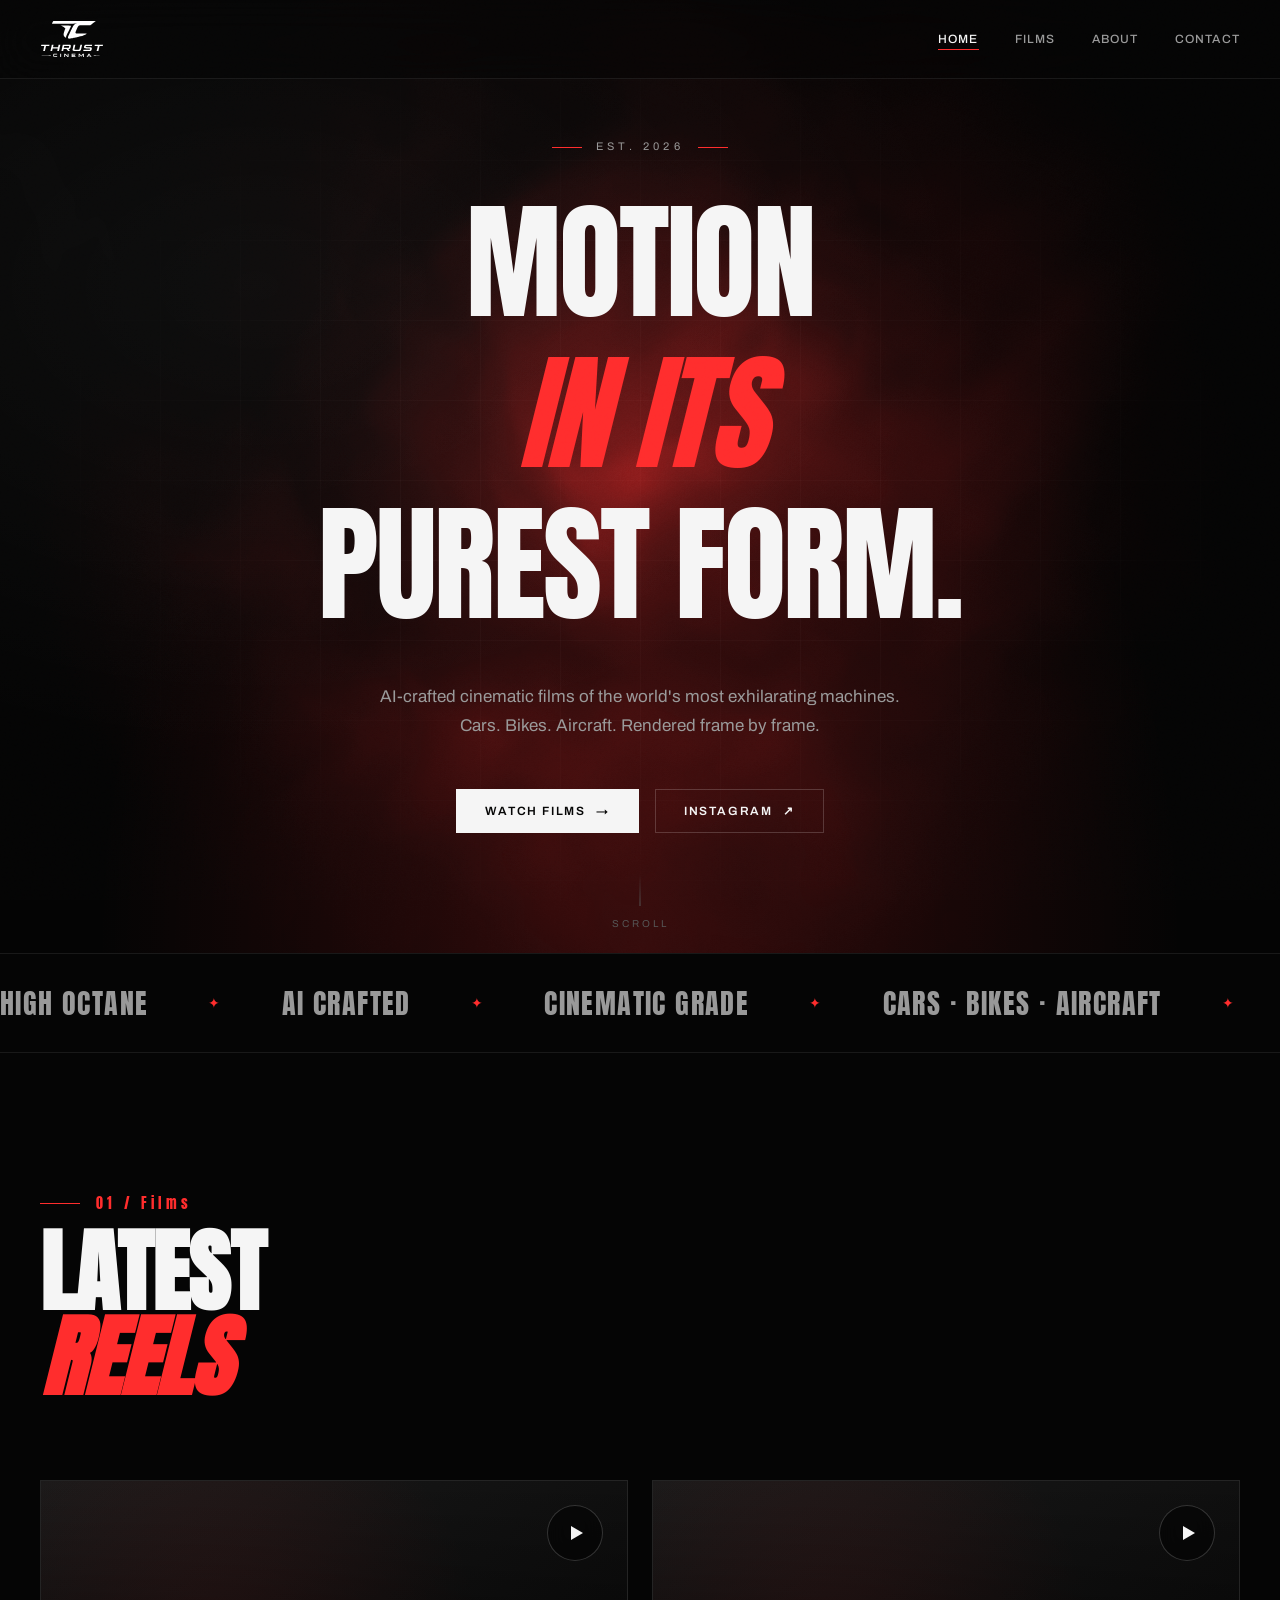
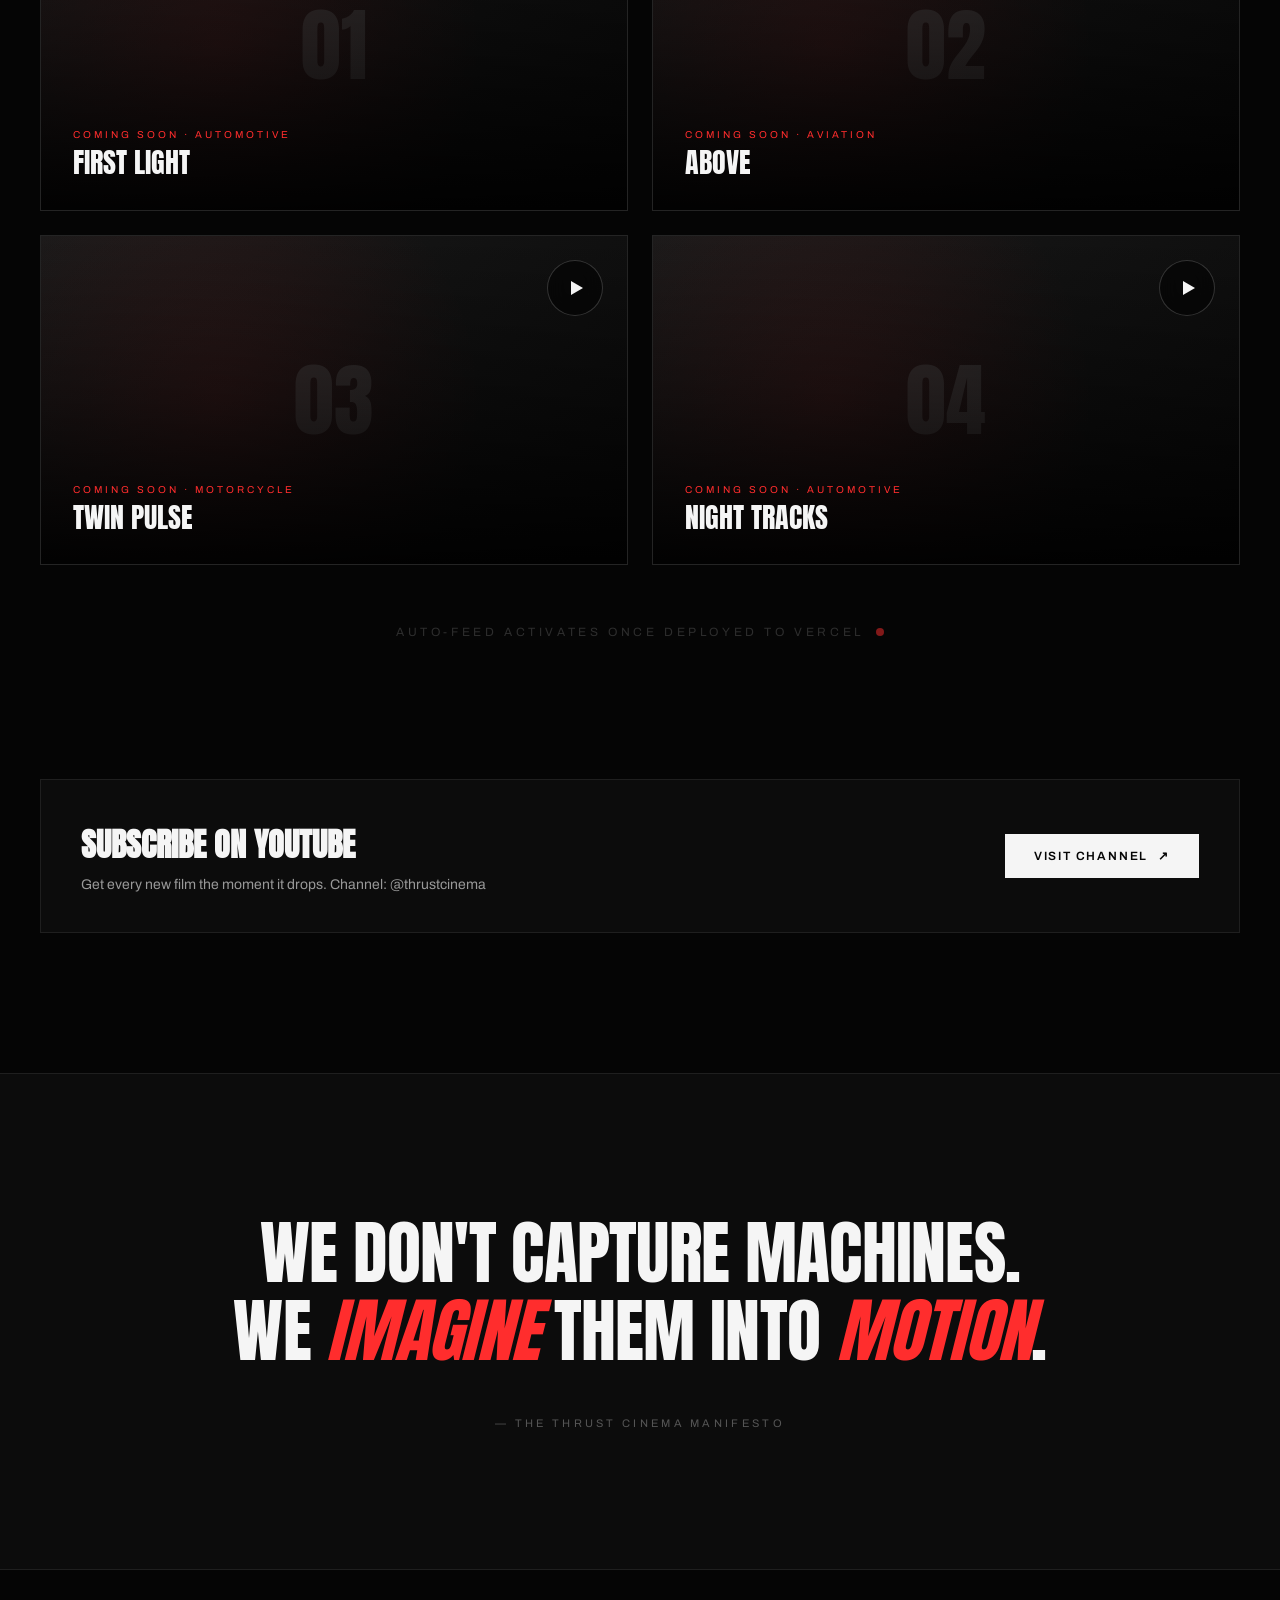
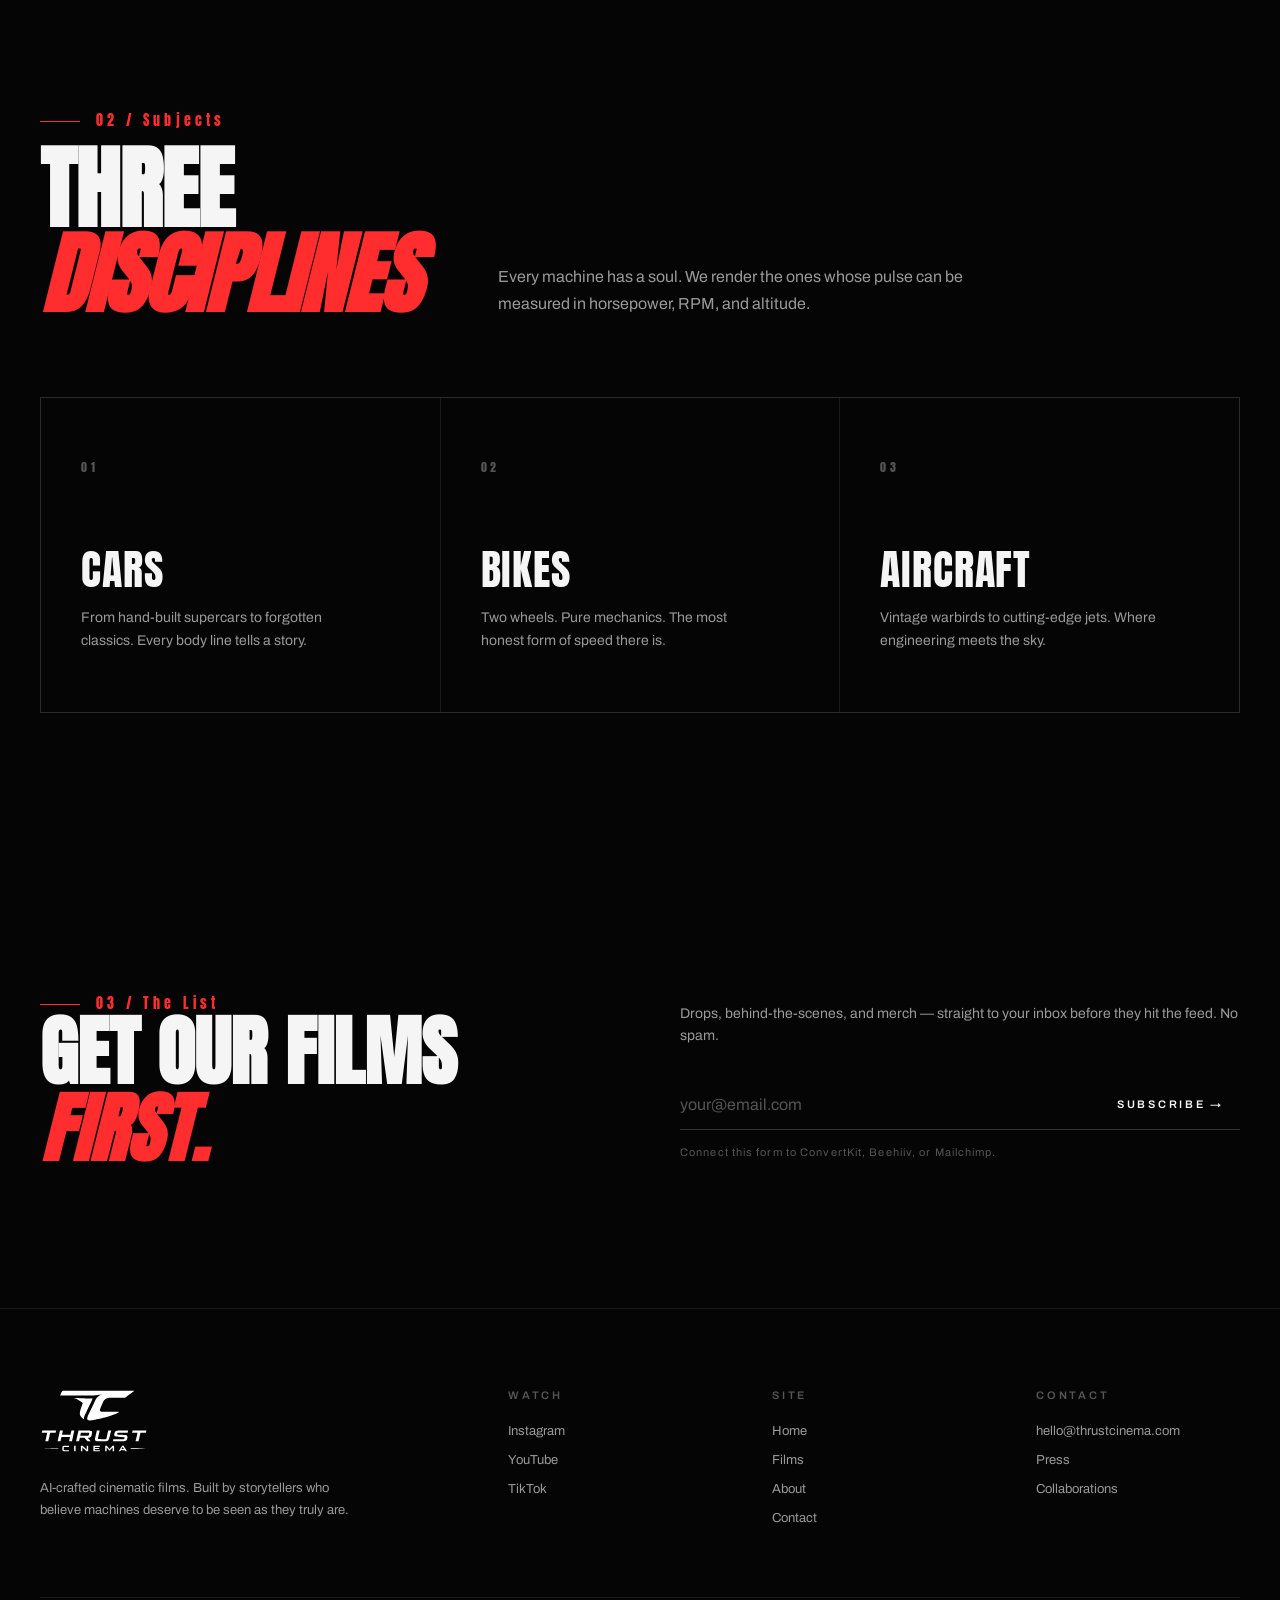
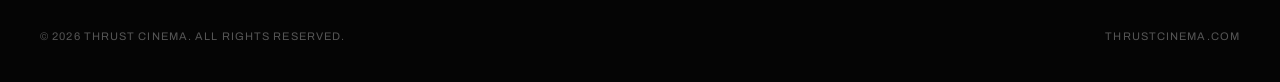
==== commit eb6d6f09: "Update index.html" ====
--- a/index.html
+++ b/index.html
@@ -68,7 +68,6 @@
       <div class="section-num">01 / Films</div>
       <h2 class="section-title">Latest <em>Reels</em></h2>
     </div>
-    <p class="section-desc">Auto-pulled from our YouTube channel. Every new film and short you upload appears here automatically — no manual updates needed.</p>
   </div>
 
   <!-- This grid auto-populates from YouTube via script.js -->
@@ -163,7 +162,7 @@
     <div class="subject reveal">
       <div class="subject-num">01</div>
       <div class="subject-icon">
-        <svg viewBox="0 0 64 64"><path d="M8 36 L14 22 L50 22 L56 36 L56 46 L48 46 L48 42 L16 42 L16 46 L8 46 Z"/><circle cx="20" cy="46" r="5"/><circle cx="44" cy="46" r="5"/><line x1="20" y1="22" x2="16" y2="14"/><line x1="44" y1="22" x2="48" y2="14"/></svg>
+        <img src="icons/car.svg" alt="" />
       </div>
       <div class="subject-title">Cars</div>
       <p class="subject-desc">From hand-built supercars to forgotten classics. Every body line tells a story.</p>
@@ -171,7 +170,7 @@
     <div class="subject reveal">
       <div class="subject-num">02</div>
       <div class="subject-icon">
-        <svg viewBox="0 0 64 64"><circle cx="14" cy="44" r="10"/><circle cx="50" cy="44" r="10"/><path d="M14 44 L26 28 L40 28 L46 22 L52 22"/><path d="M26 28 L34 18 L42 18"/><line x1="50" y1="44" x2="42" y2="18"/></svg>
+        <img src="icons/bike.svg" alt="" />
       </div>
       <div class="subject-title">Bikes</div>
       <p class="subject-desc">Two wheels. Pure mechanics. The most honest form of speed there is.</p>
@@ -179,7 +178,7 @@
     <div class="subject reveal">
       <div class="subject-num">03</div>
       <div class="subject-icon">
-        <svg viewBox="0 0 64 64"><path d="M32 8 L34 30 L58 38 L58 44 L34 40 L32 52 L40 56 L40 58 L24 58 L24 56 L32 52 L30 40 L6 44 L6 38 L30 30 Z"/></svg>
+        <img src="icons/aircraft.svg" alt="" />
       </div>
       <div class="subject-title">Aircraft</div>
       <p class="subject-desc">Vintage warbirds to cutting-edge jets. Where engineering meets the sky.</p>
@@ -217,7 +216,7 @@
       <ul>
         <li><a href="https://www.instagram.com/thrustcinema/" target="_blank" rel="noopener">Instagram</a></li>
         <li><a href="https://www.youtube.com/@thrustcinema" target="_blank" rel="noopener">YouTube</a></li>
-        <li><a href="#">TikTok</a></li>
+        <li><a href="https://www.tiktok.com/@thrustcinema" target="_blank" rel="noopener">TikTok</a></li>
       </ul>
     </div>
     <div class="footer-col">
